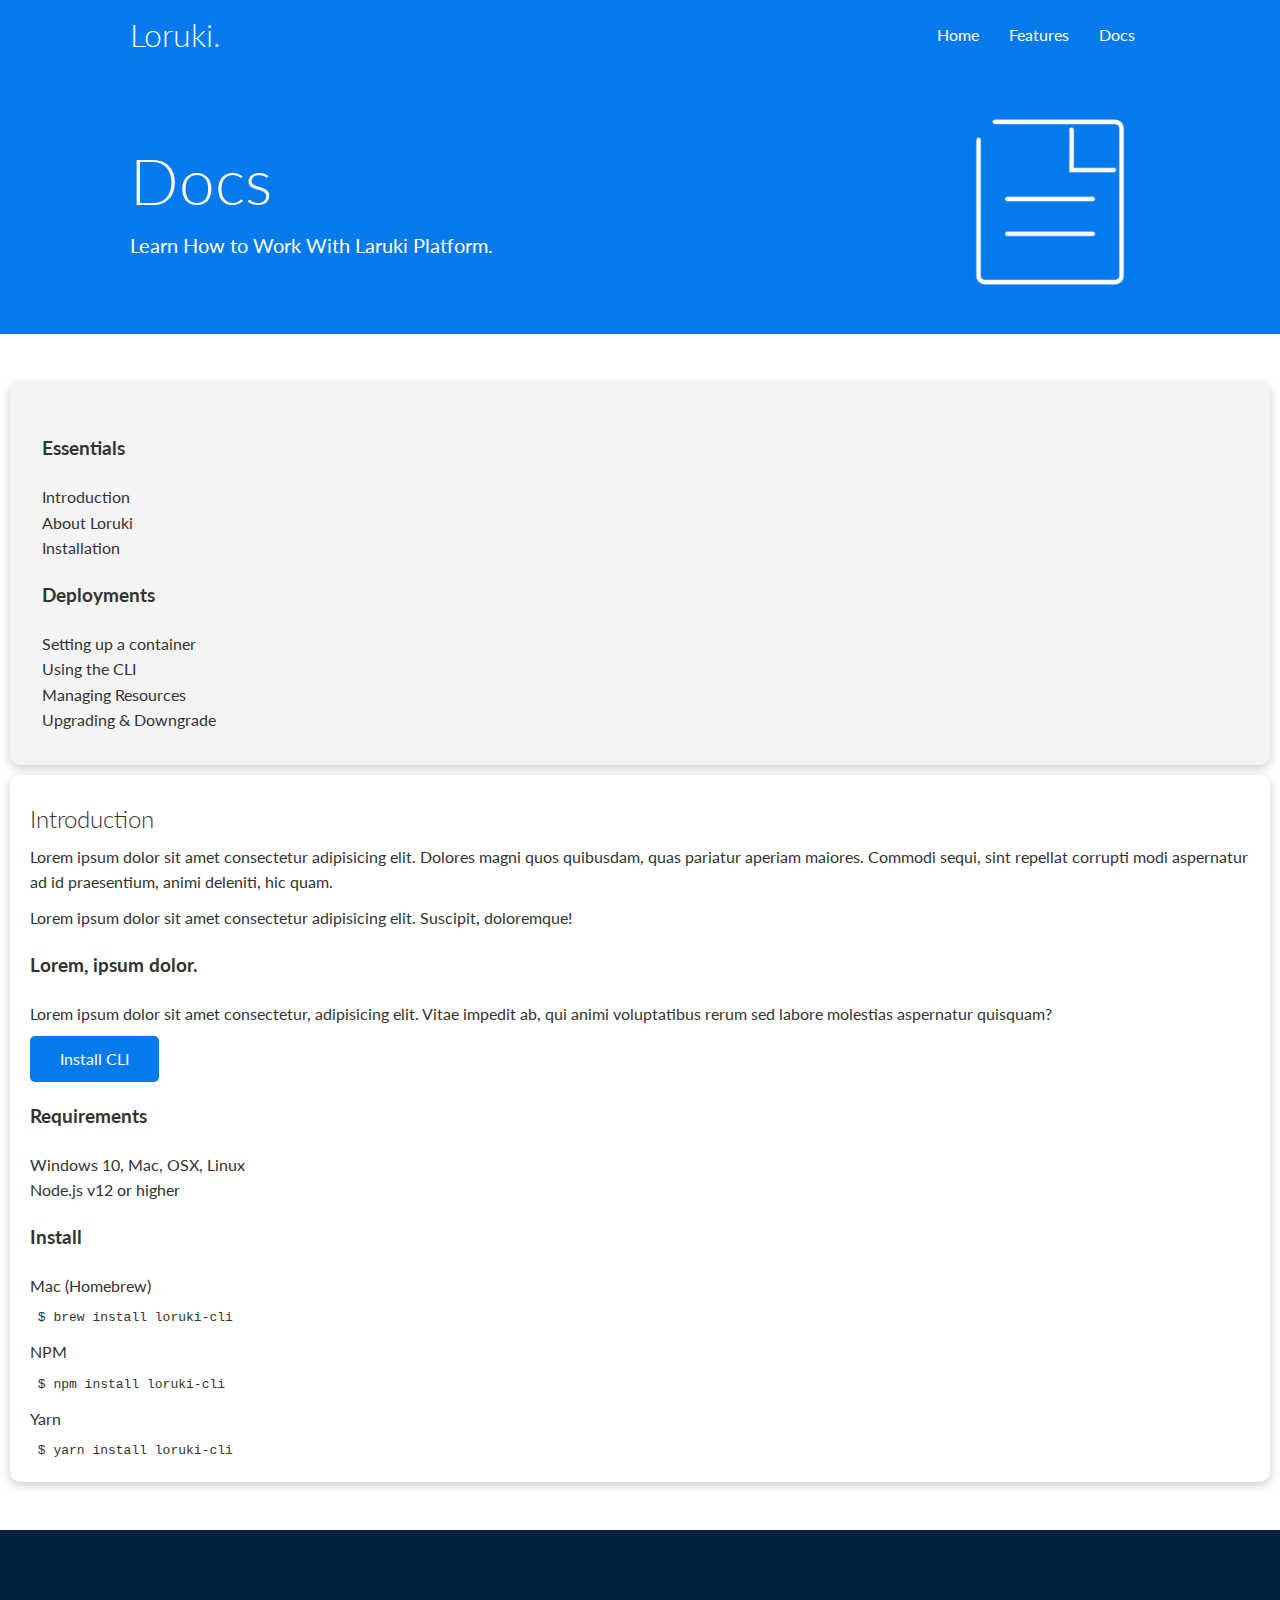
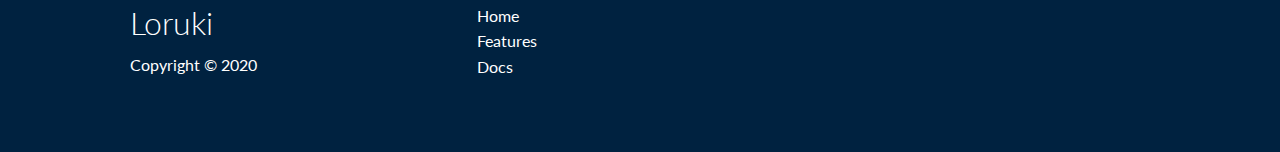
==== docs.html @ f8ff45b3 "Add - Add pages and their style(incomplete)" ====
<!DOCTYPE html>
<html lang="en">

<head>
    <meta charset="UTF-8">
    <meta name="viewport" content="width=device-width, initial-scale=1.0">
    <link rel="stylesheet" href="https://cdnjs.cloudflare.com/ajax/libs/font-awesome/5.15.1/css/all.min.css"
        integrity="sha512-+4zCK9k+qNFUR5X+cKL9EIR+ZOhtIloNl9GIKS57V1MyNsYpYcUrUeQc9vNfzsWfV28IaLL3i96P9sdNyeRssA=="
        crossorigin="anonymous" />
    <link rel="stylesheet" href="css/utilities.css">
    <link rel="stylesheet" href="css/style.css">
    <title>Loruki | Cloud hosting for everyone</title>
</head>

<body>
    <div class="navbar">
        <div class="container flex">
            <h1 class="logo">Loruki.</h1>
            <nav>
                <ul>
                    <li><a href="index.html">Home</a></li>
                    <li><a href="features.html">Features</a></li>
                    <li><a href="docs.html">Docs</a></li>
                </ul>
            </nav>
        </div>
    </div>

    <section class="docs-head bg-primary py-3">
        <div class="container grid">
            <div>
                <h1 class="xl">Docs</h1>
                <p class="lead">
                    Learn How to Work With Laruki Platform.
                </p>
            </div>
            <img src="images/docs.png" alt="">
        </div>
    </section>

    <section class="docs-main my-4">
        <div class="container-grid">
            <div class="card bg-light p-3">
                <h3 class="my-2">Essentials</h3>
                <nav>
                    <ul>
                        <li>
                            <a href="#">Introduction</a>
                        </li>
                        <li>
                            <a href="#">About Loruki</a>
                        </li>
                        <li>
                            <a href="#">Installation</a>
                        </li>
                    </ul>
                </nav>

                <h3 class="my-2">Deployments</h3>
                <nav>
                    <ul>
                        <li>
                            <a href="#">Setting up a container</a>
                        </li>
                        <li>
                            <a href="#">Using the CLI</a>
                        </li>
                        <li>
                            <a href="#">Managing Resources</a>
                        </li>
                        <li>
                            <a href="#">Upgrading & Downgrade</a>
                        </li>
                    </ul>
                </nav>
            </div>

            <div class="card">
                <h2>Introduction</h2>
                <p>Lorem ipsum dolor sit amet consectetur adipisicing elit. Dolores magni quos quibusdam, quas pariatur
                    aperiam maiores. Commodi sequi, sint repellat corrupti modi aspernatur ad id praesentium, animi
                    deleniti, hic quam.</p>
                <div class="alert alert-success">
                    <i class="fas fa-info"></i>Lorem ipsum dolor sit amet consectetur adipisicing elit. Suscipit,
                    doloremque!
                </div>
                <h3>Lorem, ipsum dolor.</h3>
                <p>Lorem ipsum dolor sit amet consectetur, adipisicing elit. Vitae impedit ab, qui animi voluptatibus
                    rerum sed labore molestias aspernatur quisquam?</p>
                <a href="" class="btn btn-primary">Install CLI</a>
                <h3>Requirements</h3>
                <ul>
                    <li>Windows 10, Mac, OSX, Linux</li>
                    <li>Node.js v12 or higher</li>
                </ul>

                <h3>Install</h3>
                <p>Mac (Homebrew)</p>
                <pre><code> $ brew install loruki-cli</code></pre>
                <p>NPM</p>
                <pre><code> $ npm install loruki-cli</code></pre>
                <p>Yarn</p>
                <pre><code> $ yarn install loruki-cli</code></pre>


            </div>
        </div>
    </section>

    <footer class="footer bg-dark py-5">
        <div class="container grid grid-3">
            <div>
                <h1>Loruki</h1>
                <p>Copyright &copy; 2020</p>
            </div>
            <nav>
                <ul>
                    <li><a href="index.html">Home</a></li>
                    <li><a href="features.html">Features</a></li>
                    <li><a href="docs.html">Docs</a></li>
                </ul>
            </nav>
            <div class="social">
                <a href="#"><i class="fab fa-github fa-2x"></i></a>
                <a href="#"><i class="fab fa-facebook fa-2x"></i></a>
                <a href="#"><i class="fab fa-instagram fa-2x"></i></a>
                <a href="#"><i class="fab fa-twitter fa-2x"></i></a>
            </div>
        </div>
    </footer>
</body>

</html>
---- css/utilities.css ----
.container{
    max-width: 1100px;
    margin: 0 auto;
    overflow: auto;
    padding: 0 40px;
}

.card{
    background-color: #fff;
    color: #333;
    border-radius: 10px;
    box-shadow: 0 3px 10px rgba(0,0,0,0.2);
    padding: 20px;
    margin: 10px;
}

.btn{
    display: inline-block;
    padding: 10px 30px;
    cursor: pointer;
    background: var(--primary-color);
    color: #fff;
    border: none;
    border-radius: 5px;
}

.btn-outline{
    background-color: transparent;
    border: 1px solid #fff;
}

.btn:hover{
    transform: scale(0.98);
}

/*Backgrounds & colored buttons*/
.bg-primary, .btn-primary{
    background-color: var(--primary-color);
    color: #fff;
}

.bg-secondary, .btn-secondary{
    background-color: var(--secondary-color);
    color: #fff;
}

.bg-dark, .btn-dark{
    background-color: var(--dark-color);
    color: #fff;
}

.bg-primary a, .btn-primary a, .bg-secondary a, .btn-secondary a, .bg-dark a, .btn-dark a{
    color: #fff;
}

.bg-light, .btn-light{
    background-color: var(--light-color);
    color: #333;
}

/*Text sizes*/
.lead{
    font-size: 20px;
}

.sm{
    font-size: 1rem;
}

.md{
    font-size: 2rem;
}

.lg{
    font-size: 3rem;
}

.xl{
    font-size: 4rem;
}

.text-center{
    text-align: center;
}

.flex{
    display: flex;
    justify-content: space-between;
    align-items: center;
    height: 100%;
}

.grid{
    display: grid;
    grid-template-columns: repeat(2, 1fr);
    gap: 20px;
    justify-content: center;
    align-items: center;
    height: 100%;
}

.grid-3{
    grid-template-columns: repeat(3, 1fr);
}

/*Margin*/
.my-1{
    margin: 1rem 0;
}

.my-2{
    margin: 1.5rem 0;
}

.my-3{
    margin: 2rem 0;
}

.my-4{
    margin: 3rem 0;
}

.my-5{
    margin: 4rem 0;
}

.m-1{
    margin: 1rem;
}

.m-2{
    margin: 1.5rem;
}

.m-3{
    margin: 2rem;
}

.m-4{
    margin: 3rem;
}

.m-5{
    margin: 4rem;
}


/*Padding*/
.py-1{
    padding: 1rem 0;
}

.py-2{
    padding: 1.5rem 0;
}

.py-3{
    padding: 2rem 0;
}

.py-4{
    padding: 3rem 0;
}

.py-5{
    padding: 4rem 0;
}

.p-1{
    padding: 1rem;
}

.p-2{
    padding: 1.5rem;
}

.p-3{
    padding: 2rem;
}

.p-4{
    padding: 3rem;
}

.p-5{
    padding: 4rem;
}
---- css/style.css ----
@import url('https://fonts.googleapis.com/css2?family=Lato:wght@300&display=swap');

:root{
    --primary-color: #047aed;
    --secondary-color: #1c3fa8;
    --dark-color: #002240;
    --light-color: #f4f4f4;
}

* {
    box-sizing: border-box;
    padding: 0;
    margin: 0;
}

body{
    font-family: 'Lato', sans-serif;
    color: #333;
    line-height: 1.6;
}

ul{
    list-style-type: none;
}

a{
    text-decoration: none;
    color: #333;
}

h1, h2{
    font-weight: 300;
    line-height: 1.2;
    margin: 10px 0;
}

p{
    margin: 10px 0;
}

img{
    width: 100%;
}

.navbar {
    background-color: var(--primary-color);
    color: #fff;
    height: 70px;
}

.navbar ul{
    display: flex;
}

.navbar a{
    color: #fff;
    padding: 10px;
    margin: 0 5px;
}

.navbar a:hover{
    border-bottom: 2px #fff solid;
}

.navbar .flex{
    justify-content: space-between;
}

.showcase{
    height: 400px;
    background-color: var(--primary-color);
    color: #fff;
    position: relative;
}

.showcase h1{
    font-size: 40px;
}

.showcase p{
    margin: 20px 0;
}

.showcase .grid{
    overflow: visible;
    grid-template-columns: 55% 45%;
    gap: 30px;
}

.showcase-form{
    position: relative;
    top: 60px;
    height: 350px;
    width: 400px;
    padding: 40px;
    z-index: 100;
    justify-self: flex-end;
}

.showcase-form .form-control{
    margin: 30px 0;
}

.showcase-form input[type='text'],
.showcase-form input[type='email']{
    border: 0;
    border-bottom: 1px solid #b4becb;
    width: 100%;
    padding: 3px;
    font-size: 16px;
}

.showcase-form input:focus{
    outline: none;
}

.showcase::before,
 .showcase::after{
    content: '';
    position: absolute;
    height: 100px;
    bottom: -70px;
    right: 0;
    left: 0;
    background: #fff ;
    transform: skewY(-3deg);
    -webkit-transform: skewY(-3deg);
    -moz-transform: skewY(-3deg);
    -ms-transform: skewY(-3deg);
}

/*Stats*/
.stats{
    padding-top: 100px;
}

.stats-heading{
    max-width: 500px;
    margin: auto;
}

.stats .grid h3{
    font-size: 35px;
}

.stats .grid p{
    font-size: 20px;
    font-weight: bold;
}

/*CLI*/
.cli .grid{
    grid-template-columns: repeat(3, 1fr);
    grid-template-rows: repeat(2, 1fr);
}

.cli .grid > *:first-child{
    grid-column: 1 / span 2;
    grid-row: 1 / span 2;
}

/*CLOUD*/
.cloud .grid{
    grid-template-columns: 4fr 3fr;
}

/*Languages*/
.languages .flex{
    flex-wrap: wrap;
}

.languages .card{
    text-align: center;
    margin: 18px 10px 40px;
    transition: transform 0.2s ease-in;
}

.languages .card h4{
    font-size: 20px;
    margin-bottom: 10px;
}

.languages .card:hover{
    transform: translateY(-15px);
}

/*Features*/
.features-head img, .docs-head img{
    width: 200px;
    justify-self: flex-end;
}

.features-sub-head img{
    width: 300px;
    justify-self: flex-end;
}

.features-main .card > i{
    margin-right: 20px;
}

.features-main .grid{
    padding: 30px;
}

.features-main .grid > *:first-child{
    grid-column: 1 / span 3;
}

.features-main .grid > *:nth-child(2){
    grid-column: 1 / span 2;
}

/*Docs*/
.docs-main h3{
    margin: 20px 0;
}

.docs-main .grid{
    grid-template-columns: 1fr 2fr;
    align-items: flex-start;
}

/*Footer*/
.footer .social a{
    margin: 0 10px;
}

/*Tablets and under*/
@media(max-width:768px){
    .grid,
     .showcase .grid,
      .stats .grid,
       .cli .grid,
        .cloud .grid{
        grid-template-columns: 1fr;
        grid-template-rows: 1fr;
    }

    .showcase{
        height: auto;
    }

    .showcase-text {
        text-align: center;
        margin-top: 40px;
    }

    .showcase-form{
        justify-self: center;
        margin: auto;
    }

    .cli .grid > *:first-child{
        grid-column: 1;
        grid-row: 1;
    }
    
}

/*Mobile*/
@media(max-width: 500px){
    .navbar{
        height: 110px;
    }

    .navbar .flex{
        flex-direction: column;
    }

    .navbar ul{
        padding: 10px;
        background-color: rgba(0,0,0,0.1);
    }
}
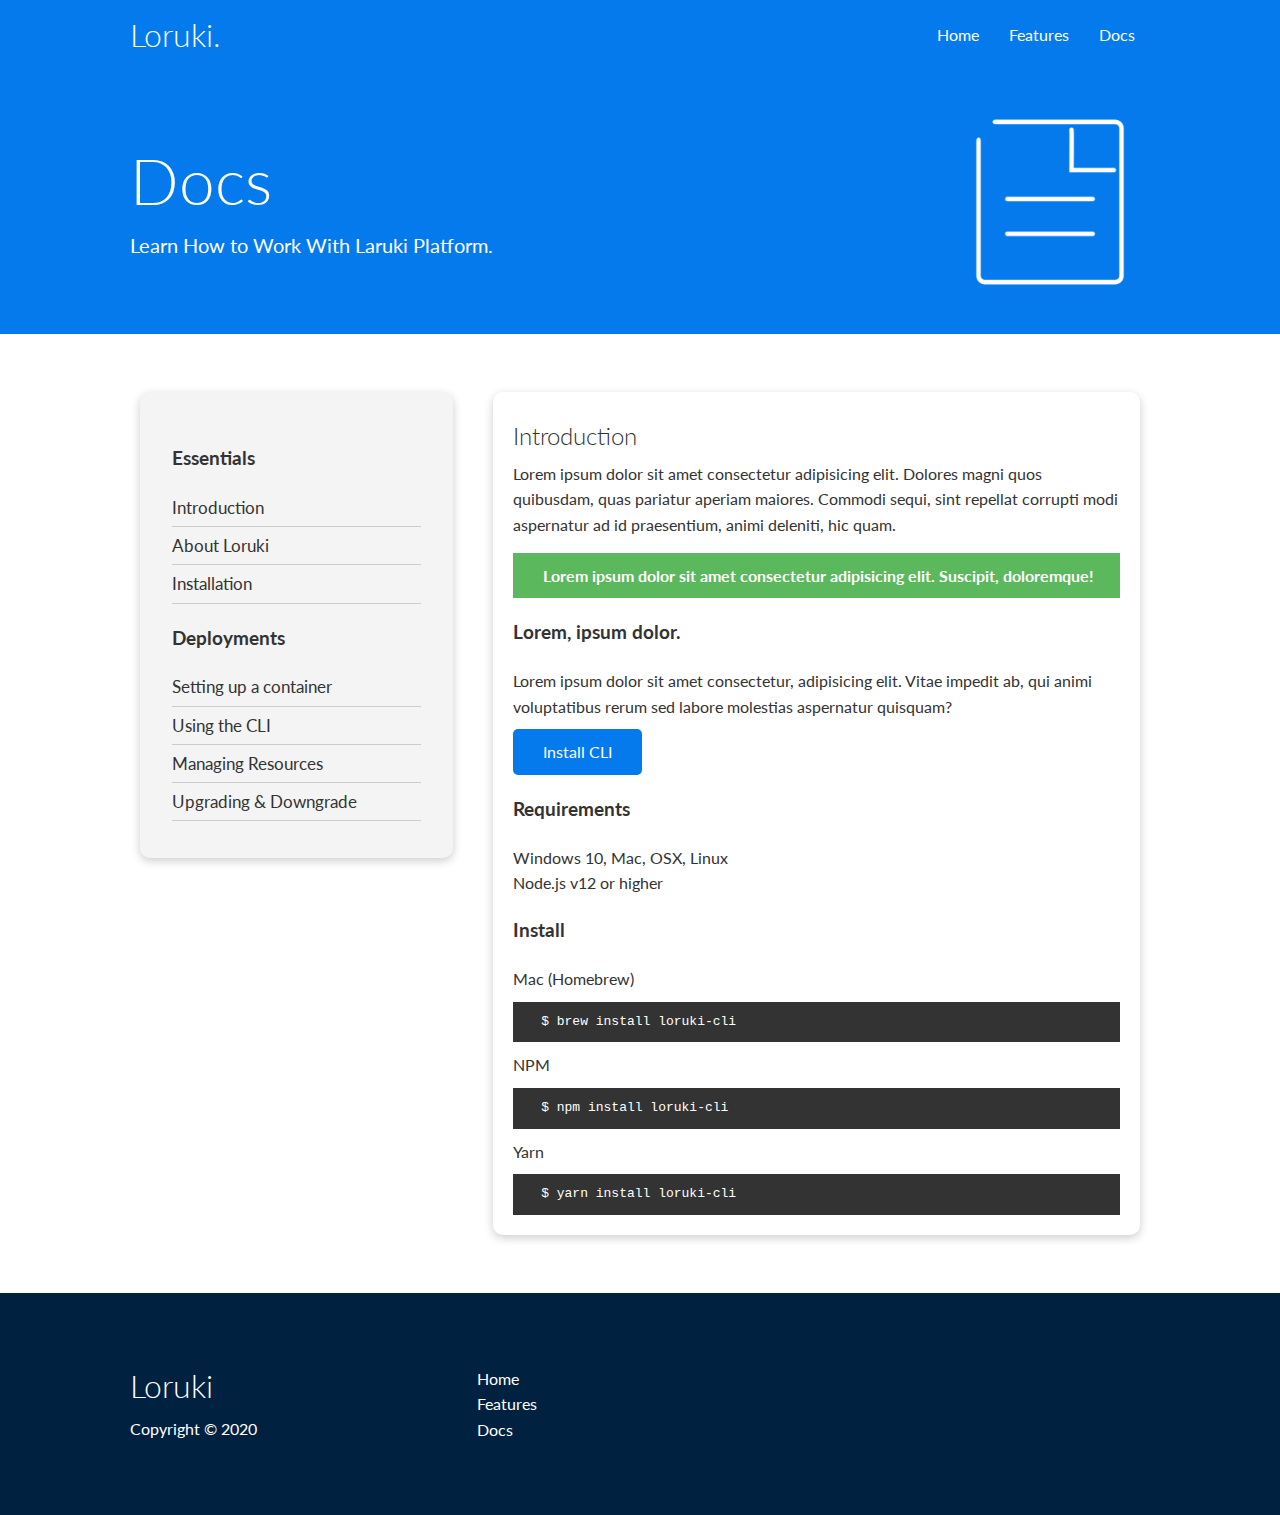
==== commit 1a1e72ca: "Fix - Docs div style" ====
--- a/docs.html
+++ b/docs.html
@@ -39,7 +39,7 @@
     </section>
 
     <section class="docs-main my-4">
-        <div class="container-grid">
+        <div class="container grid">
             <div class="card bg-light p-3">
                 <h3 class="my-2">Essentials</h3>
                 <nav>
@@ -102,7 +102,6 @@
                 <p>Yarn</p>
                 <pre><code> $ yarn install loruki-cli</code></pre>
 
-
             </div>
         </div>
     </section>
--- a/css/utilities.css
+++ b/css/utilities.css
@@ -49,15 +49,32 @@
     color: #fff;
 }
 
-.bg-primary a, .btn-primary a, .bg-secondary a, .btn-secondary a, .bg-dark a, .btn-dark a{
-    color: #fff;
-}
-
 .bg-light, .btn-light{
     background-color: var(--light-color);
     color: #333;
 }
 
+.bg-primary a, .btn-primary a, .bg-secondary a, .btn-secondary a, .bg-dark a, .btn-dark a{
+    color: #fff;
+}
+
+/*Text colors*/
+.text-primary{
+    background-color: var(--primary-color);
+}
+
+.text-secondary{
+    background-color: var(--secondary-color);
+}
+
+.text-dark{
+    background-color: var(--dark-color);
+}
+
+.text-light{
+    background-color: var(--light-color);
+}
+
 /*Text sizes*/
 .lead{
     font-size: 20px;
@@ -81,6 +98,28 @@
 
 .text-center{
     text-align: center;
+}
+
+/*Alert*/
+.alert{
+    background-color: var(--light-color);
+    padding: 10px 20px;
+    font-weight: bold;
+    margin: 15px 0;
+}
+
+.alert i{
+    margin-right: 10px;
+}
+
+.alert-success {
+    background-color: var(--success-color);
+    color: #fff;
+}
+
+.alert-error {
+    background-color: var(--error-color);
+    color: #fff;
 }
 
 .flex{
--- a/css/style.css
+++ b/css/style.css
@@ -5,6 +5,8 @@
     --secondary-color: #1c3fa8;
     --dark-color: #002240;
     --light-color: #f4f4f4;
+    --success-color: #5cb85c;
+    --error-color: #d9534f;
 }
 
 * {
@@ -40,6 +42,17 @@
 
 img{
     width: 100%;
+}
+
+code, pre {
+    background: #333;
+    color: #fff;
+    padding: 10px;
+}
+
+.hidden {
+    visibility: hidden;
+    height: 0;
 }
 
 .navbar {
@@ -95,6 +108,7 @@
     padding: 40px;
     z-index: 100;
     justify-self: flex-end;
+    animation: slideInFromRight 1s ease-in;
 }
 
 .showcase-form .form-control{
@@ -132,6 +146,7 @@
 /*Stats*/
 .stats{
     padding-top: 100px;
+    animation: slideInFromBottom 1s ease-in;
 }
 
 .stats-heading{
@@ -221,9 +236,61 @@
     align-items: flex-start;
 }
 
+.docs-main nav li{
+    font-size: 17px;
+    padding-bottom: 5px;
+    margin-bottom: 5px;
+    border-bottom: 1px #ccc solid;
+}
+
+.docs-main a:hover {
+    font-weight: bold;
+}
+
 /*Footer*/
 .footer .social a{
     margin: 0 10px;
+}
+
+/*Animation*/
+@keyframes slideInFromLeft {
+    0% {
+        transform: translateX(-100%);
+    }
+
+    100%{
+        transform: translateX(0);
+    }
+}
+
+@keyframes slideInFromRight {
+    0% {
+        transform: translateX(100%);
+    }
+
+    100%{
+        transform: translateX(0);
+    }
+}
+
+@keyframes slideInFromTop {
+    0% {
+        transform: translateY(-100%);
+    }
+
+    100%{
+        transform: translateX(0);
+    }
+}
+
+@keyframes slideInFromBottom {
+    0% {
+        transform: translateY(100%);
+    }
+
+    100%{
+        transform: translateX(0);
+    }
 }
 
 /*Tablets and under*/
@@ -232,7 +299,9 @@
      .showcase .grid,
       .stats .grid,
        .cli .grid,
-        .cloud .grid{
+        .cloud .grid,
+        .features-main .grid,
+        .docs-main .grid{
         grid-template-columns: 1fr;
         grid-template-rows: 1fr;
     }
@@ -244,16 +313,35 @@
     .showcase-text {
         text-align: center;
         margin-top: 40px;
+        animation: slideInFromLeft 1s ease-in;
     }
 
     .showcase-form{
         justify-self: center;
         margin: auto;
+        animation: slideInFromRight 1s ease-in;
     }
 
     .cli .grid > *:first-child{
         grid-column: 1;
         grid-row: 1;
+    }
+
+    .features-head,
+    .features-sub-head,
+    .docs-head {
+        text-align: center;
+    }
+
+    .features-head img,
+    .features-sub-head img,
+    .docs-head img{
+        justify-self: center;
+    }
+
+    .features-main .grid > *:first-child,
+    .features-main .grid > *:nth-child(2){
+        grid-column: 1;
     }
     
 }
@@ -272,4 +360,8 @@
         padding: 10px;
         background-color: rgba(0,0,0,0.1);
     }
+
+    .showcase-form{
+        width: 300px;
+    }
 }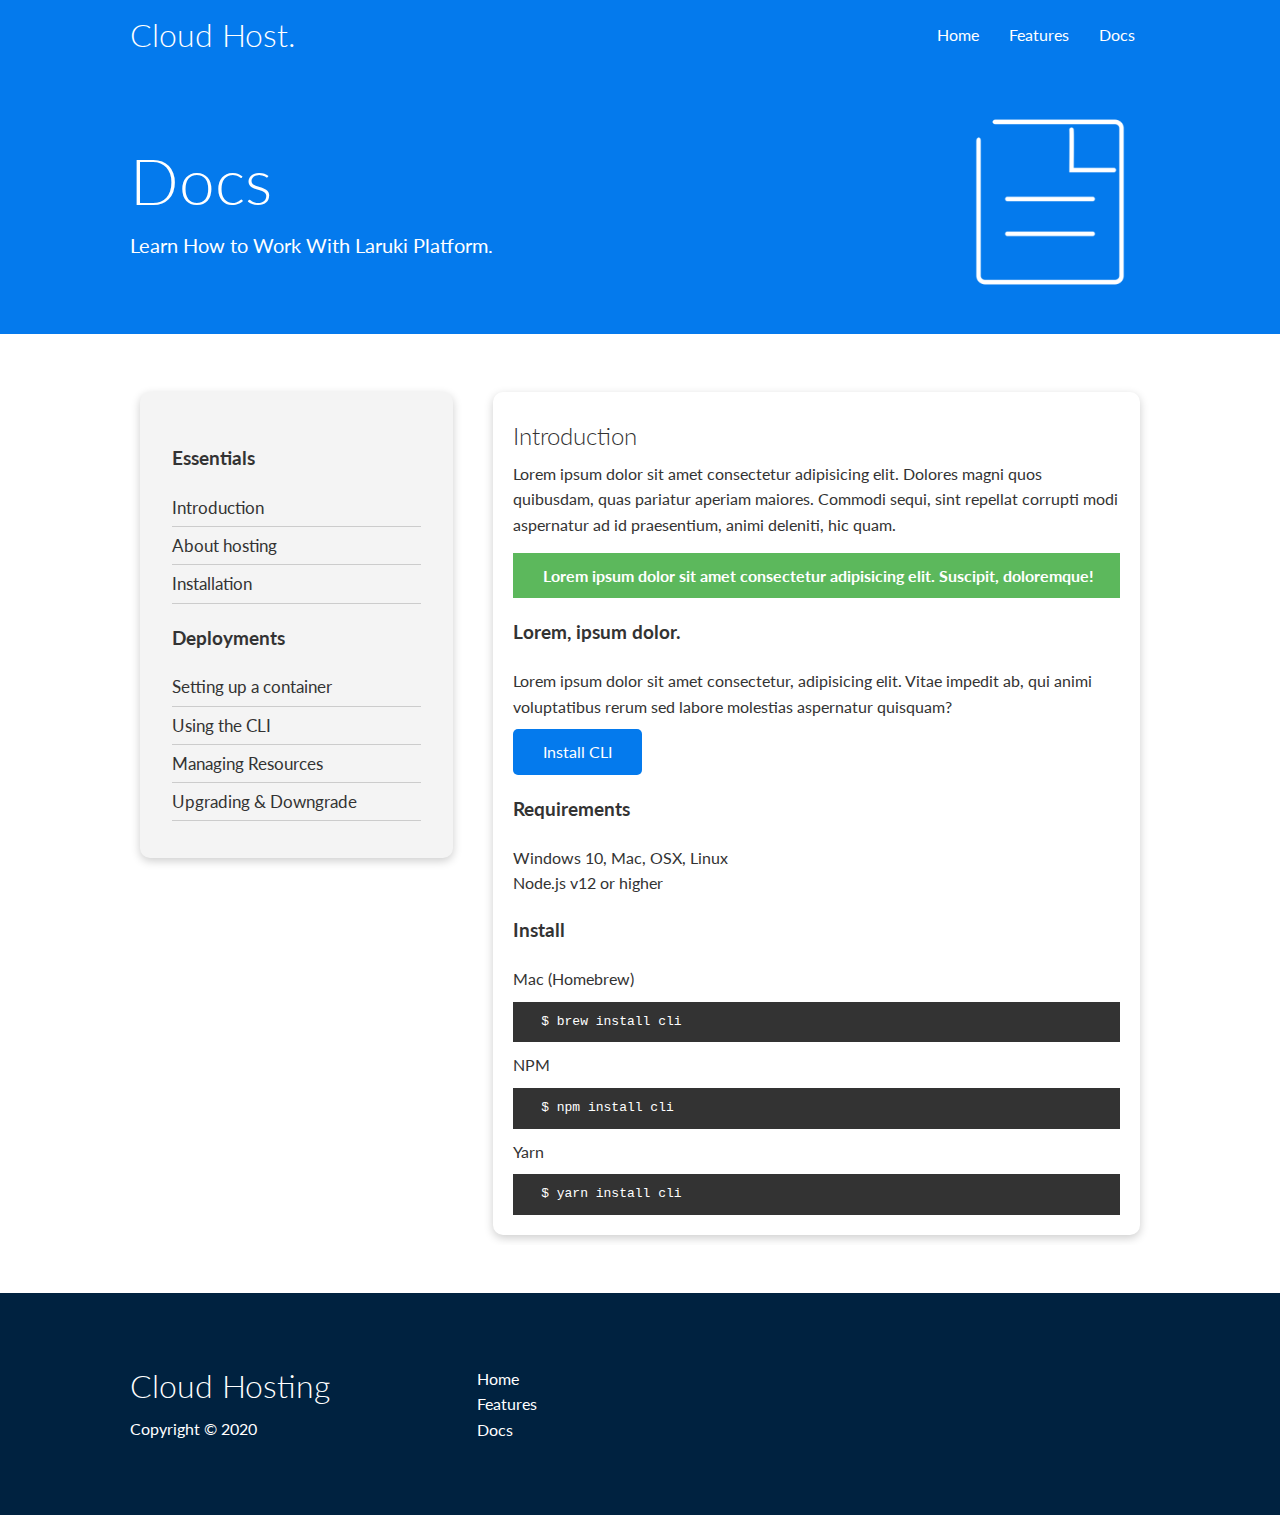
==== commit 71f8fd41: "Fix - Change headers" ====
--- a/docs.html
+++ b/docs.html
@@ -9,13 +9,13 @@
         crossorigin="anonymous" />
     <link rel="stylesheet" href="css/utilities.css">
     <link rel="stylesheet" href="css/style.css">
-    <title>Loruki | Cloud hosting for everyone</title>
+    <title>Cloud hosting for all</title>
 </head>
 
 <body>
     <div class="navbar">
         <div class="container flex">
-            <h1 class="logo">Loruki.</h1>
+            <h1 class="logo">Cloud Host.</h1>
             <nav>
                 <ul>
                     <li><a href="index.html">Home</a></li>
@@ -48,7 +48,7 @@
                             <a href="#">Introduction</a>
                         </li>
                         <li>
-                            <a href="#">About Loruki</a>
+                            <a href="#">About hosting</a>
                         </li>
                         <li>
                             <a href="#">Installation</a>
@@ -96,11 +96,11 @@
 
                 <h3>Install</h3>
                 <p>Mac (Homebrew)</p>
-                <pre><code> $ brew install loruki-cli</code></pre>
+                <pre><code> $ brew install cli</code></pre>
                 <p>NPM</p>
-                <pre><code> $ npm install loruki-cli</code></pre>
+                <pre><code> $ npm install cli</code></pre>
                 <p>Yarn</p>
-                <pre><code> $ yarn install loruki-cli</code></pre>
+                <pre><code> $ yarn install cli</code></pre>
 
             </div>
         </div>
@@ -109,7 +109,7 @@
     <footer class="footer bg-dark py-5">
         <div class="container grid grid-3">
             <div>
-                <h1>Loruki</h1>
+                <h1>Cloud Hosting</h1>
                 <p>Copyright &copy; 2020</p>
             </div>
             <nav>
--- a/css/style.css
+++ b/css/style.css
@@ -99,6 +99,10 @@
     grid-template-columns: 55% 45%;
     gap: 30px;
 }
+
+.showcase-text {
+    animation: slideInFromLeft 1s ease-in;
+  }
 
 .showcase-form{
     position: relative;
